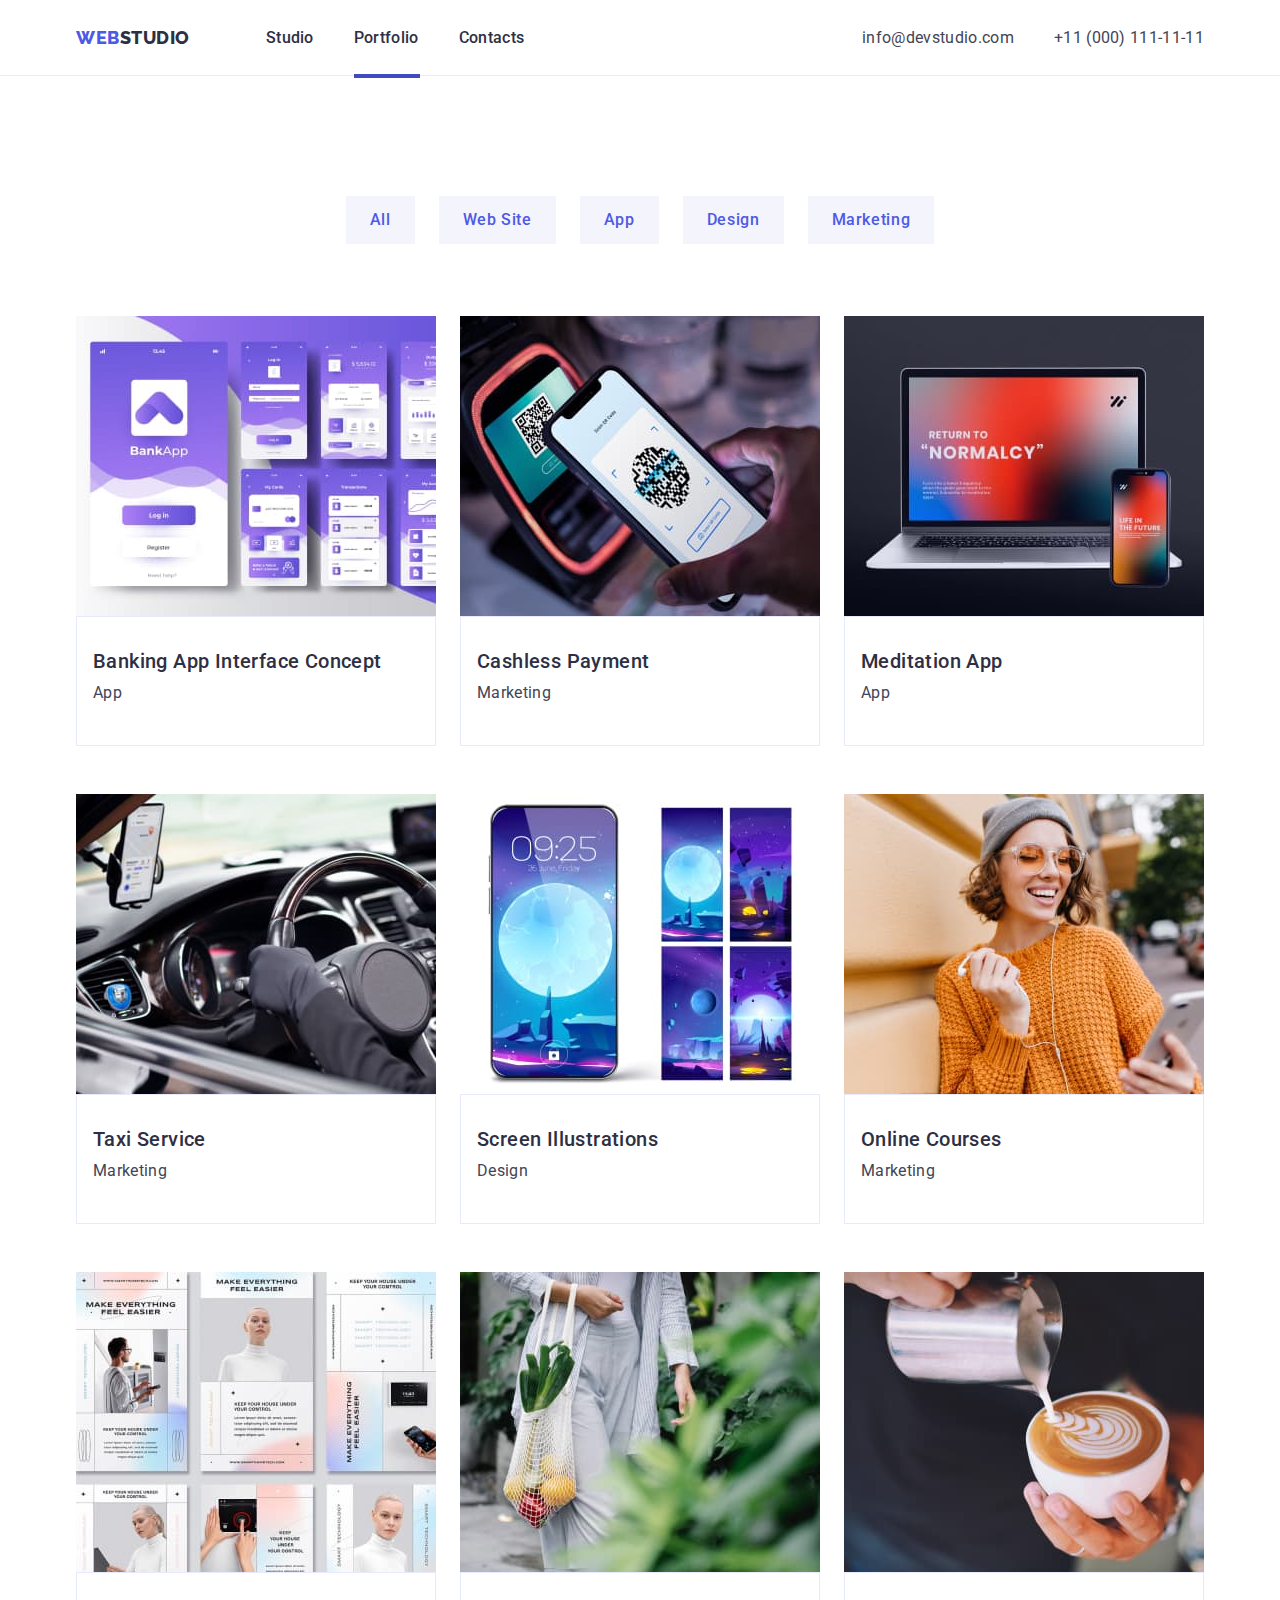
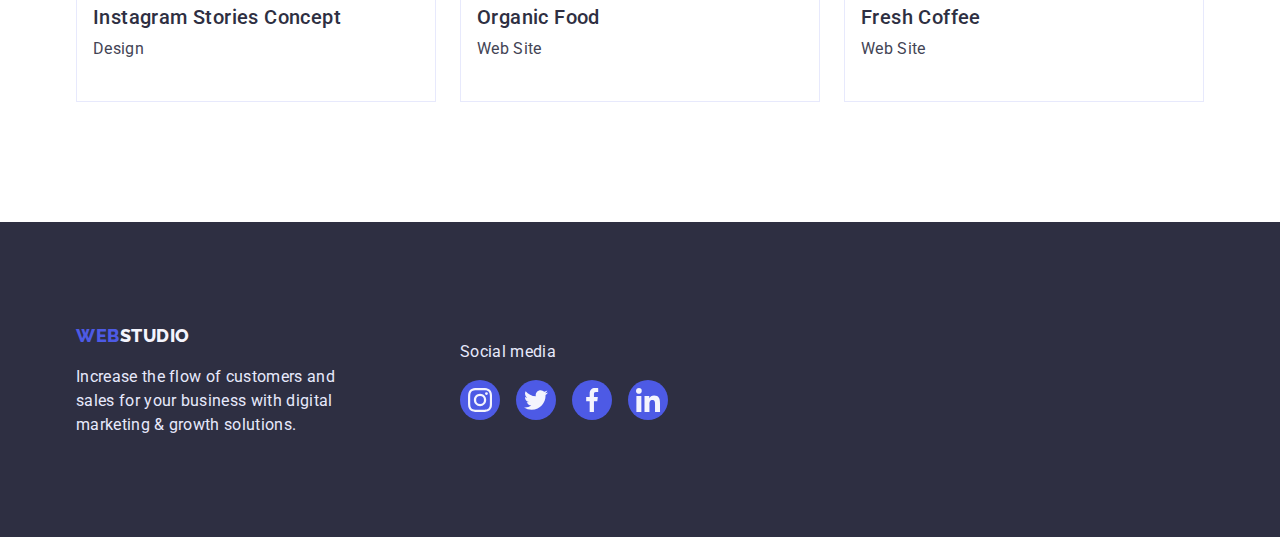
==== portfolio.html @ ba0ee015 "files" ====
<!DOCTYPE html>
<html lang="en">
  <head>
    <meta charset="UTF-8" />
    <meta http-equiv="X-UA-Compatible" content="IE=edge" />
    <meta name="viewport" content="width=device-width, initial-scale=1.0" />
    <title>Portfolio</title>
    <link rel="preconnect" href="https://fonts.googleapis.com" />
    <link rel="preconnect" href="https://fonts.gstatic.com" crossorigin />
    <link
      href="https://fonts.googleapis.com/css2?family=Raleway:wght@800&family=Roboto:wght@400;500;700&display=swap"
      rel="stylesheet"
    />
    <link
      rel="stylesheet"
      href="https://cdn.jsdelivr.net/npm/modern-normalize@1.1.0/modern-normalize.min.css"
    />
    <link rel="stylesheet" href="./css/styles.css" />
  </head>
  <body>
    <header class="page-header">
      <div class="container page-header-container">
        <nav class="page-nav">
          <a class="logo-link-header link" href="WEBSTUDIO"
            >WEB<span class="page-studio">Studio</span></a
          >
          <ul class="site-nav list">
            <li class="site-nav-item">
              <a class="site-nav-link link" href="./index.html">Studio</a>
            </li>
            <li class="site-nav-item">
              <a
                class="site-nav-portfolio link"
                href="./portfolio.html"
                >Portfolio</a
              >
            </li>
            <li class="site-nav-item">
              <a class="site-nav-link link" href="">Contacts</a>
            </li>
          </ul>
        </nav>
        <address class="menu-contacts">
          <ul class="menu-list list">
            <li class="menu-item">
              <a class="contacts link" href="info@devstudio.com"
                >info@devstudio.com</a
              >
            </li>
            <li class="menu-item-phone">
              <a class="contacts link" href="+110001111111"
                >+11 (000) 111-11-11</a
              >
            </li>
          </ul>
        </address>
      </div>
    </header>
    <main>
      <section class="portfolio section">
        <div class="container">
          <h1 hidden class="section-title">Portfolio</h1>
          <ul class="filters-btn list">
            <li>
              <button class="filter-btn-item" type="button">All</button>
            </li>
            <li>
              <button class="filter-btn-item" type="button">Web Site</button>
            </li>
            <li>
              <button class="filter-btn-item" type="button">App</button>
            </li>
            <li>
              <button class="filter-btn-item" type="button">Design</button>
            </li>
            <li>
              <button class="filter-btn-item" type="button">Marketing</button>
            </li>
          </ul>

          <ul class="cards-menu-link list">
            <li class="card-item list">
              <a class="card-link link" href="#">
                <div class="card-link-img">
                  <img
                    src="./images/img-row-up-1.jpg"
                    alt="Banking App Interface Concept"
                    width="360"
                    height="300"
                  />
                  <p class="overlay">
                    14 Stylish and User-Friendly App Design Concepts · Task
                    Manager App · Calorie Tracker App · Exotic Fruit Ecommerce
                    App · Cloud Storage App
                  </p>
                </div>
                <div class="card-list-title-text">
                  <h2 class="list-title">Banking App Interface Concept</h2>
                  <p class="list-text">App</p>
                </div>
              </a>
            </li>
            <li class="card-item list">
              <a class="card-link link" href="#">
                <div class="card-link-img">
                  <img
                    src="./images/img-row-up-2.jpg"
                    alt="Cashless Payment"
                    width="360"
                    height="300"
                  />
                  <p class="overlay">
                    14 Stylish and User-Friendly App Design Concepts · Task
                    Manager App · Calorie Tracker App · Exotic Fruit Ecommerce
                    App · Cloud Storage App
                  </p>
                </div>
                <div class="card-list-title-text">
                  <h2 class="list-title">Cashless Payment</h2>
                  <p class="list-text">Marketing</p>
                </div>
              </a>
            </li>
            <li class="card-item list">
              <a class="card-link link" href="#">
                <div class="card-link-img">
                  <img
                    src="./images/img-row-up-3.jpg"
                    alt="Meditaion App"
                    width="360"
                    height="300"
                  />
                  <p class="overlay">
                    14 Stylish and User-Friendly App Design Concepts · Task
                    Manager App · Calorie Tracker App · Exotic Fruit Ecommerce
                    App · Cloud Storage App
                  </p>
                </div>
                <div class="card-list-title-text">
                  <h2 class="list-title">Meditation App</h2>
                  <p class="list-text">App</p>
                </div>
              </a>
            </li>
            <li class="card-item list">
              <a class="card-link link" href="#">
                <div class="card-link-img">
                  <img
                    src="./images/img-row-medium-1.jpg"
                    alt="Taxi Service"
                    width="360"
                    height="300"
                  />
                  <p class="overlay">
                    14 Stylish and User-Friendly App Design Concepts · Task
                    Manager App · Calorie Tracker App · Exotic Fruit Ecommerce
                    App · Cloud Storage App
                  </p>
                </div>
                <div class="card-list-title-text">
                  <h2 class="list-title">Taxi Service</h2>
                  <p class="list-text">Marketing</p>
                </div>
              </a>
            </li>
            <li class="card-item list">
              <a class="card-link link" href="#">
                <div class="card-link-img">
                  <img
                    src="./images/img-row-medium-2.jpg"
                    alt="Screen Illustrations"
                    width="360"
                    height="300"
                  />
                  <p class="overlay">
                    14 Stylish and User-Friendly App Design Concepts · Task
                    Manager App · Calorie Tracker App · Exotic Fruit Ecommerce
                    App · Cloud Storage App
                  </p>
                </div>
                <div class="card-list-title-text">
                  <h2 class="list-title">Screen Illustrations</h2>
                  <p class="list-text">Design</p>
                </div>
              </a>
            </li>
            <li class="card-item list">
              <a class="card-link link" href="#">
                <div class="card-link-img">
                  <img
                    src="./images/img-row-medium-3.jpg"
                    alt="Online Courses"
                    width="360"
                    height="300"
                  />
                  <p class="overlay">
                    14 Stylish and User-Friendly App Design Concepts · Task
                    Manager App · Calorie Tracker App · Exotic Fruit Ecommerce
                    App · Cloud Storage App
                  </p>
                </div>
                <div class="card-list-title-text">
                  <h2 class="list-title">Online Courses</h2>
                  <p class="list-text">Marketing</p>
                </div>
              </a>
            </li>
            <li class="card-item list">
              <a class="card-link link" href="#">
                <div class="card-link-img">
                  <img
                    src="./images/img-row-down-1.jpg"
                    alt="Instagram Stories Concept"
                    width="360"
                    height="300"
                  />
                  <p class="overlay">
                    14 Stylish and User-Friendly App Design Concepts · Task
                    Manager App · Calorie Tracker App · Exotic Fruit Ecommerce
                    App · Cloud Storage App
                  </p>
                </div>
                <div class="card-list-title-text">
                  <h2 class="list-title">Instagram Stories Concept</h2>
                  <p class="list-text">Design</p>
                </div>
              </a>
            </li>
            <li class="card-item list">
              <a class="card-link link" href="#">
                <div class="card-link-img">
                  <img
                    src="./images/img-row-down-2.jpg"
                    alt="Organic Food"
                    width="360"
                    height="300"
                  />
                  <p class="overlay">
                    14 Stylish and User-Friendly App Design Concepts · Task
                    Manager App · Calorie Tracker App · Exotic Fruit Ecommerce
                    App · Cloud Storage App
                  </p>
                </div>
                <div class="card-list-title-text">
                  <h2 class="list-title">Organic Food</h2>
                  <p class="list-text">Web Site</p>
                </div>
              </a>
            </li>
            <li class="card-item list">
              <a class="card-link link" href="#">
                <div class="card-link-img">
                  <img
                    src="./images/img-row-down-3.jpg"
                    alt="Fresh Coffee"
                    width="360"
                    height="300"
                  />
                  <p class="overlay">
                    14 Stylish and User-Friendly App Design Concepts · Task
                    Manager App · Calorie Tracker App · Exotic Fruit Ecommerce
                    App · Cloud Storage App
                  </p>
                </div>
                <div class="card-list-title-text">
                  <h2 class="list-title">Fresh Coffee</h2>
                  <p class="list-text">Web Site</p>
                </div>
              </a>
            </li>
          </ul>
        </div>
      </section>
    </main>
    <footer class="page-down">
      <div class="footer-container container">
        <div class="page-down-list">
          <a class="logo-link-down link" href="WEBSTUDIO"
            >WEB<span class="studio">Studio</span></a
          >
          <p class="down-list-text">
            Increase the flow of customers and sales for your business with
            digital marketing & growth solutions.
          </p>
        </div>
        <div class="social-media">
          <p class="social-media-text">Social media</p>
          <ul class="social-media-list list">
            <li class="social-media-list-item">
              <a href="" class="social-media-list-link">
                <svg class="social-media-list-icon" width="24" height="24">
                  <use href="./images/sprite.svg#instagram"></use>
                </svg>
              </a>
            </li>
            <li class="social-media-list-item">
              <a href="" class="social-media-list-link">
                <svg class="social-media-list-icon" width="24" height="24">
                  <use href="./images/sprite.svg#twitter"></use>
                </svg>
              </a>
            </li>
            <li class="social-media-list-item">
              <a href="" class="social-media-list-link">
                <svg class="social-media-list-icon" width="24" height="24">
                  <use href="./images/sprite.svg#facebook"></use>
                </svg>
              </a>
            </li>
            <li class="social-media-list-item">
              <a href="" class="social-media-list-link">
                <svg class="social-media-list-icon" width="24" height="24">
                  <use href="./images/sprite.svg#linkedin"></use>
                </svg>
              </a>
            </li>
          </ul>
        </div>
      </div>
    </footer>
  </body>
</html>
---- css/styles.css ----
:root {
  --primary-font: "Roboto", sans-serif;
  --secondary-font: "Raleway", sans-serif;
  --accent-color: #404bbf;
  --text-color: #2e2f42;
  --background-color: #2e2f42;
  --transition-duration-and-func: 250ms cubic-bezier(0.4, 0, 0.2, 1);
}

h1,
h2,
h3,
h4,
p {
  margin: 0;
  padding: 0;
}

ul,
ol {
  margin: 0;
  padding: 0;
}

img {
  display: block;
  max-width: 100%;
  height: auto;
}

div {
  display: block;
}

.modal-btn {
  cursor: pointer;
}

.list {
  list-style: none;
}

.link {
  text-decoration: none;
}

body {
  font-family: var(--primary-font);
  color: #434455;
}

.page-header {
  border-bottom: 1px solid #E7E9FC;
}

.container {
  width: 1158px;
  margin-left: auto;
  margin-right: auto;
  padding-right: 15px;
  padding-left: 15px;
}

.page-header-container {
  align-items: center;
  justify-content: space-between;
  display: flex;
}

.page-nav {
 display: flex;
 align-items: center;
}

.site-nav {
 display: flex;
 align-items: center;
 }

.site-nav-link {
transition: color var(--transition-duration-and-func);
 }


.site-nav-studio {
display: block;
position: relative;
transition: background-color var(--transition-duration-and-func);
}

.site-nav-studio::after {
  position: absolute;
  display: block;
  content: "";
  width: 48px;
  height: 4px;
  background-color: #404BBF;
  margin-top: 24px;
 }

 .site-nav-portfolio {
  display: block;
  position: relative;
  color: currentColor;
  transition: background-color var(--transition-duration-and-func);
  }

.site-nav-portfolio::after {
  position: absolute;
  display: block;
  content: "";
  width: 66px;
  height: 4px;
  background-color: #404BBF;
  margin-top: 24px;
}

.site-nav-contacts {
  display: block;
  position: relative;
  color: currentColor;
  transition: background-color var(--transition-duration-and-func);
  }

.site-nav-contacts::after {
  position: absolute;
  display: block;
  content: "";
  width: 67px;
  height: 4px;
  background-color: #404BBF;
  margin-top: 24px;
 }

.contacts {
transition: color var(--transition-duration-and-func);
}

.site-nav-item:not(:last-child) {
 margin-right: 40px;
}

.menu-list {
 display: flex;
 align-items: center;
}

.logo-link-header {
  font-family: var(--secondary-font);
  font-weight: 800;
  font-size: 18px;
  line-height: 1.17;
  letter-spacing: 0.03em;
  align-items: center;
  text-transform: uppercase;
  margin-right: 76px;
  padding-top: 24px;
  padding-bottom: 24px;
  padding-left: 0px;
  color: #4d5ae5;
}

.web {
  font-family: var(--secondary-font);
  font-weight: 800;
  font-size: 18px;
  line-height: 1.5;
  letter-spacing: 0.03em;
  color: #4d5ae5;
}

.page-studio {
  font-family: var(--secondary-font);
  font-weight: 800;
  font-size: 18px;
  line-height: 1.5;
  letter-spacing: 0.03em;
  color: var(--text-color);
}

.site-nav .link {
  font-weight: 500;
  font-size: 16px;
  line-height: 1.5;
  letter-spacing: 0.02em;
  color: var(--text-color);
}

.site-nav .link:hover,
.site-nav .link:focus {
  color: var(--accent-color);
}

.menu-list .link {
  font-weight: 400;
  font-size: 16px;
  line-height: 1.5;
  letter-spacing: 0.02em;
  color: #434455;
}

.menu-list .link:hover,
.menu-list .link:focus {
  color: var(--accent-color);
}

.list-title {
  font-weight: 500;
  font-size: 20px;
  line-height: 1.2;
  letter-spacing: 0.02em;
  margin-bottom: 8px;
  color: var(--text-color);
}

.list-text {
  font-weight: 400;
  font-size: 16px;
  line-height: 1.5;
  letter-spacing: 0.02em;
  width: 264px;
  color: #434455;
  margin-bottom: 8px;
}

.menu-contacts {
  font-style: normal;
  margin-left: auto;
}

.menu-item-phone {
  margin-left: 40px;
}

  
.section {
  padding-top: 120px;
  padding-bottom: 120px;
   }

.hero {
 background-color:var(--background-color);
 background-image: linear-gradient(
   rgba(46, 47, 66, 0.7),
   rgba(46, 47, 66, 0.7)
   ), 
   url(../images/hero-bg.jpg);
 background-repeat: no-repeat;
 background-position: center;
 background-size: cover;
 padding-top: 188px;
 padding-bottom: 188px;
}

.hero-title {
 font-family: var(--primary-font);
 font-weight: 700;
 font-size: 56px;
 line-height: 1.07;
 text-align: center;
 letter-spacing: 0.02em;
 width: 496px;
 margin-left: auto;
 margin-right: auto;
 color: #ffffff;
}

.modal-btn {
  display: flex;
  font-family: var(--primary-font);
  font-weight: 500;
  font-size: 16px;
  line-height: 1.5;
  letter-spacing: 0.04em; 
  color: #FFFFFF;
  padding: 16px 32px;
  margin-top: 48px;
  margin-left: auto;
  margin-right: auto;
  text-align: center;
  background-color: #4D5AE5;
  box-shadow: 0px 4px 4px rgba(0, 0, 0, 0.15);
  border-radius: 4px;
  transition: background-color var(--transition-duration-and-func);
}
  
.modal-btn:hover,
.modal-btn:focus {
  color: #FFFFFF;
  background-color: var(--accent-color);
}
  
.section-feature {
 display: flex;
 flex-wrap:wrap;
 gap: 24px;
}

.section-item-link {
  display: flex;
  justify-content: center;
  align-items: center;
  width: 264x;
  height: 112px;
  background: #F4F4FD;
  border-radius: 4px;
  margin-bottom: 8px;
}
  
.section-title-products {
 font-style: normal;
 font-weight: 700;
 font-size: 36px;
 line-height: 1.11;
 letter-spacing: 0.02em;
 text-transform: capitalize;
 margin-bottom: 72px;
 color: var(--text-color);
 text-align: center;
}

.section-products-list {
 display: flex;
 flex-wrap:wrap;
 gap: 24px;
}

.employees-section {
  background-color: #F4F4FD;
}

 .section-title-team {
 font-style: normal;
 font-weight: 700;
 font-size: 36px;
 line-height: 1.11;
 letter-spacing: 0.02em;
 text-transform: capitalize;
 color:var(--text-color); 
 text-align: center;
 margin-bottom: 72px;
     }

.list-profession {
 display: flex;
 flex-wrap: wrap;
 gap: 24px;
}

.profession-item {
 width: 264px;
 border: 1px solid #ccc;
 box-shadow: 0px 1px 6px rgba(46, 47, 66, 0.08), 0px 1px 1px rgba(46, 47, 66, 0.16), 0px 2px 1px rgba(46, 47, 66, 0.08);
 border-radius: 0px 0px 4px 4px;
}

.profession-item-employees-name {
  padding-top: 32px;
  padding-bottom: 32px;
  text-align: center;
  background-color: #FFFFFF;
}

.social-list-link {
  display: flex;
  justify-content: center;
  align-items: center;
  width: 40px;
  height: 40px;
  border-radius: 50%;
  background-color: #4D5AE5;  
  transition: background-color var(--transition-duration-and-func);
 }

.social-list {
  display: flex;
  justify-content: center;
  gap: 24px;
}

.social-list-icon {
 fill: #f4f4fd;
}

.social-list-link:hover,
.social-list-link:focus {
  background-color: #404BBF;
}
  
.social-list-link {
  background-color: #4D5AE5;
}

.section-customers-title {
  font-weight: 700;
  font-size: 36px;
  line-height: 1.11;
  letter-spacing: 0.02em;
  text-transform: capitalize;
  color:var(--text-color); 
  text-align: center;
  margin-bottom: 72px;
  font-style: normal;
}

.section-customers-list {
  display: flex;
  justify-content: center;
  gap: 24px;
}

.section-customers-link {
  display: flex;
  justify-content: center;
  align-items: center;
  width: 168px;
  height: 88px;
  background: #FFFFFF;
  border-radius: 4px;
  border: 1px solid #8e8f99;
  color: #8e8f99;
  transition: сolor var(--transition-duration-and-func);
}

.section-customers-icon {
 fill: currentColor;
}
 
.section-customers-link:hover, 
.section-customers-link:focus {
  border: 1px solid #404BBF;
  color: #404BBF;
}

.footer-container {
  display: flex;
  align-items: center;
  padding-top: 100px;
  padding-bottom:100px;
}
  
.logo-link-down {
  font-family: var(--secondary-font);
  font-weight: 800;
  font-size: 18px;
  line-height: 1.17;
  letter-spacing: 0.03em;
  align-items: center;
  text-transform: uppercase;
  color: #4d5ae5;
}

.studio {
  font-family: var(--secondary-font);
  font-weight: 800;
  font-size: 18px;
  line-height: 1.5;
  letter-spacing: 0.03em;
  color: #f4f4fd;
}

.down-list-text {
  font-weight: 400;
  font-size: 16px;
  line-height: 1.5;
  letter-spacing: 0.02em;
  width: 264px;
  margin-top: 16px;
  color: #E7E9FC;
}

.footer-container {
  display: flex;
  align-items: center;
  padding-top: 100px;
  padding-bottom:100px;
}

.page-down {
  background-color: var(--background-color);
}
  
.social-media-list {
  display: flex;
  gap: 16px;
  margin-top: 16px;
}

.social-media-text {
  font-weight: 400;
  font-size: 16px;
  line-height: 1.5;
  letter-spacing: 0.02em;
  color: #E7E9FC;
}   
 
.social-media-list-icon {
  fill: #f4f4fd;
}
      
.social-media-list-link:hover,
.social-media-list-link:focus {
  background-color: #31D0AA;
}
        
.social-media-list-link {
  display: flex;
  justify-content: center;
  align-items: center;
  width: 40px;
  height: 40px;
  border-radius: 50%;
  background-color: #4D5AE5; 
  transition: background-color var(--transition-duration-and-func);
}

.social-media {
 margin-left: 120px;
}

.filters-btn {
 display: flex;
 flex-direction: row;
 align-items: center;
 margin-bottom: 72px;
 justify-content:center;
 text-align: center;
 gap: 24px;
}
      
.filter-btn-item {
  font-family: var(--primary-font);
  font-weight: 500;
  font-size: 16px;
  line-height: 1.5;
  letter-spacing: 0.04em; 
  color: #4D5AE5;
  background-color: #F4F4FD;
  padding: 12px 24px;
  cursor: pointer;
  border: none;
  transition:color background-color box-shadow var(--transition-duration-and-func);
  }

.filter-btn-item:hover,
.filter-btn-item:focus {
 color: #FFFFFF;
 background-color: var(--accent-color);
}

.filter-btn-item:hover,
.filter-btn-item:focus {
  box-shadow: 0px 3px 1px rgba(0, 0, 0, 0.1), 0px 2px 1px rgba(0, 0, 0, 0.08), 0px 2px 2px rgba(0, 0, 0, 0.12);
}

.cards-menu-link {
 display: flex;
 flex-wrap: wrap;
 column-gap: 24px;
}

.card-item:not(:nth-last-child(-n + 3)) {
 margin-bottom: 48px;
}

.card-link:hover .overlay,
.card-link:focus .overlay {
 transform: translate(0, 0);
}

.card-link {
 display: block;
}

.card-link-img {
 position: relative;
 overflow: hidden;
}

.overlay {
 position: absolute;
 left: 0;
 top: 0;
 width: 100%;
 height: 100%;
 font-family: var(--primary-font);
 font-style: normal;
 font-weight: 400;
 font-size: 16px;
 line-height: 1.5;
 letter-spacing: 0.02em;
 transform: translate(0, 100%);
 transition: transform var(--transition-duration-and-func);
 padding-top: 32px;
 padding-bottom: 164px;
 padding-left: 32px;
 padding-right: 32px;
 color: #F4F4FD;
 background-color: #4D5AE5; 
}

.card-item {
transition: box-shadow var(--transition-duration-and-func);
}

.card-item:hover {
 box-shadow: 0px 1px 6px rgba(46, 47, 66, 0.08), 0px 1px 1px rgba(46, 47, 66, 0.16), 0px 2px 1px rgba(46, 47, 66, 0.08);
 border-radius: 0px 0px 4px 4px;
}

.card-list-title-text {
 padding-top: 32px;
 padding-bottom: 32px;
 padding-left: 16px;
 border: 1px solid #E7E9FC;
}
 
.backdrop {
 position: fixed;
 top: 0;
 left: 0;
 z-index: 100;
 width: 100%;
 height: 100%;
 background-color: rgba(46, 47, 66, 0.4);
 transition: opacity var(--transition-duration-and-func), visibility var(--transition-duration-and-func);
}

.backdrop.is-hidden {
 opacity: 0;
 visibility: hidden;
 pointer-events: none;
}

.modal {
 position: absolute;
 top: 50%;
 left: 50%;
 transform: translate(-50%, -50%);
 width: 408px;
 height: 576px;
 background-color: #FCFCFC;
 border-radius: 4px;
 padding-top: 72px;
 padding-right: 24px;
 padding-bottom: 24px;
 padding-left: 24px;
}

.modal-close-btn {
  position: absolute;
  top: 24px;
  right: 24px;
  display: flex;
  justify-content: center;
  align-items: center;
  width: 24px;
  height: 24px;
  border-radius: 50%;
  padding: 0;
  background-color: #E7E9FC;
  border: 1px solid rgba(0, 0, 0, 0.1);
  transition:background-color var(--transition-duration-and-func);
}

.modal-close-btn-icon {
 fill: #2E2F42;
 transition:fill var(--transition-duration-and-func);
}

.modal-close-btn:hover,
.modal-close-btn:focus {
background-color: var(--accent-color);
}

.modal-close-btn:hover .modal-close-btn-icon,
.modal-close-btn:focus .modal-close-btn-icon {
fill: #FFFFFF;
}

.modal-form {
 display: flex;
 flex-direction: column;
}

.modal-form-input-desc {
  display: block;
  font-family: var(--primary-font-);
  font-weight: 400;
  font-size: 12px;
  line-height: 1.17;
  margin-bottom: 4px;
  color: #8E8F99;
}

.modal-form-field {
 margin-bottom: 8px;
}

.modal-form-input-wrapper {
 display: block;
 position: relative;
}

.modal-form-input-icon {
 display: block;
 position: absolute;
 top: 50%;
 left: 16px;
 transform: translateY(-50%);
 width: 18px;
 height: 18px;
 background-color: #2E2F42;
 transition: background-color var(--transition-duration-and-func);
}

.modal-form-input {
 width: 100%;
 height: 40px;
 border: 1px solid rgba(46, 47, 66, 0.4);
 border-radius: 4px;
 padding-left: 38px;
 transition: border-color var(--transition-duration-and-func);
}

.modal-form-input:focus {
 outline: none;
 border-color:  #4D5AE5;
}

.modal-form-input:focus + .modal-form-input-icon {
 background-color: #4D5AE5;
}

.modal-form-message {
 width: 100%;
 height: 120px;
 resize: none;
 padding: 10px 16px;
 border-radius: 4px;
 transition: border-color var(--transition-duration-and-func);
}

.modal-form-message:focus {
 outline: none;
 border-color: #4D5AE5;
}
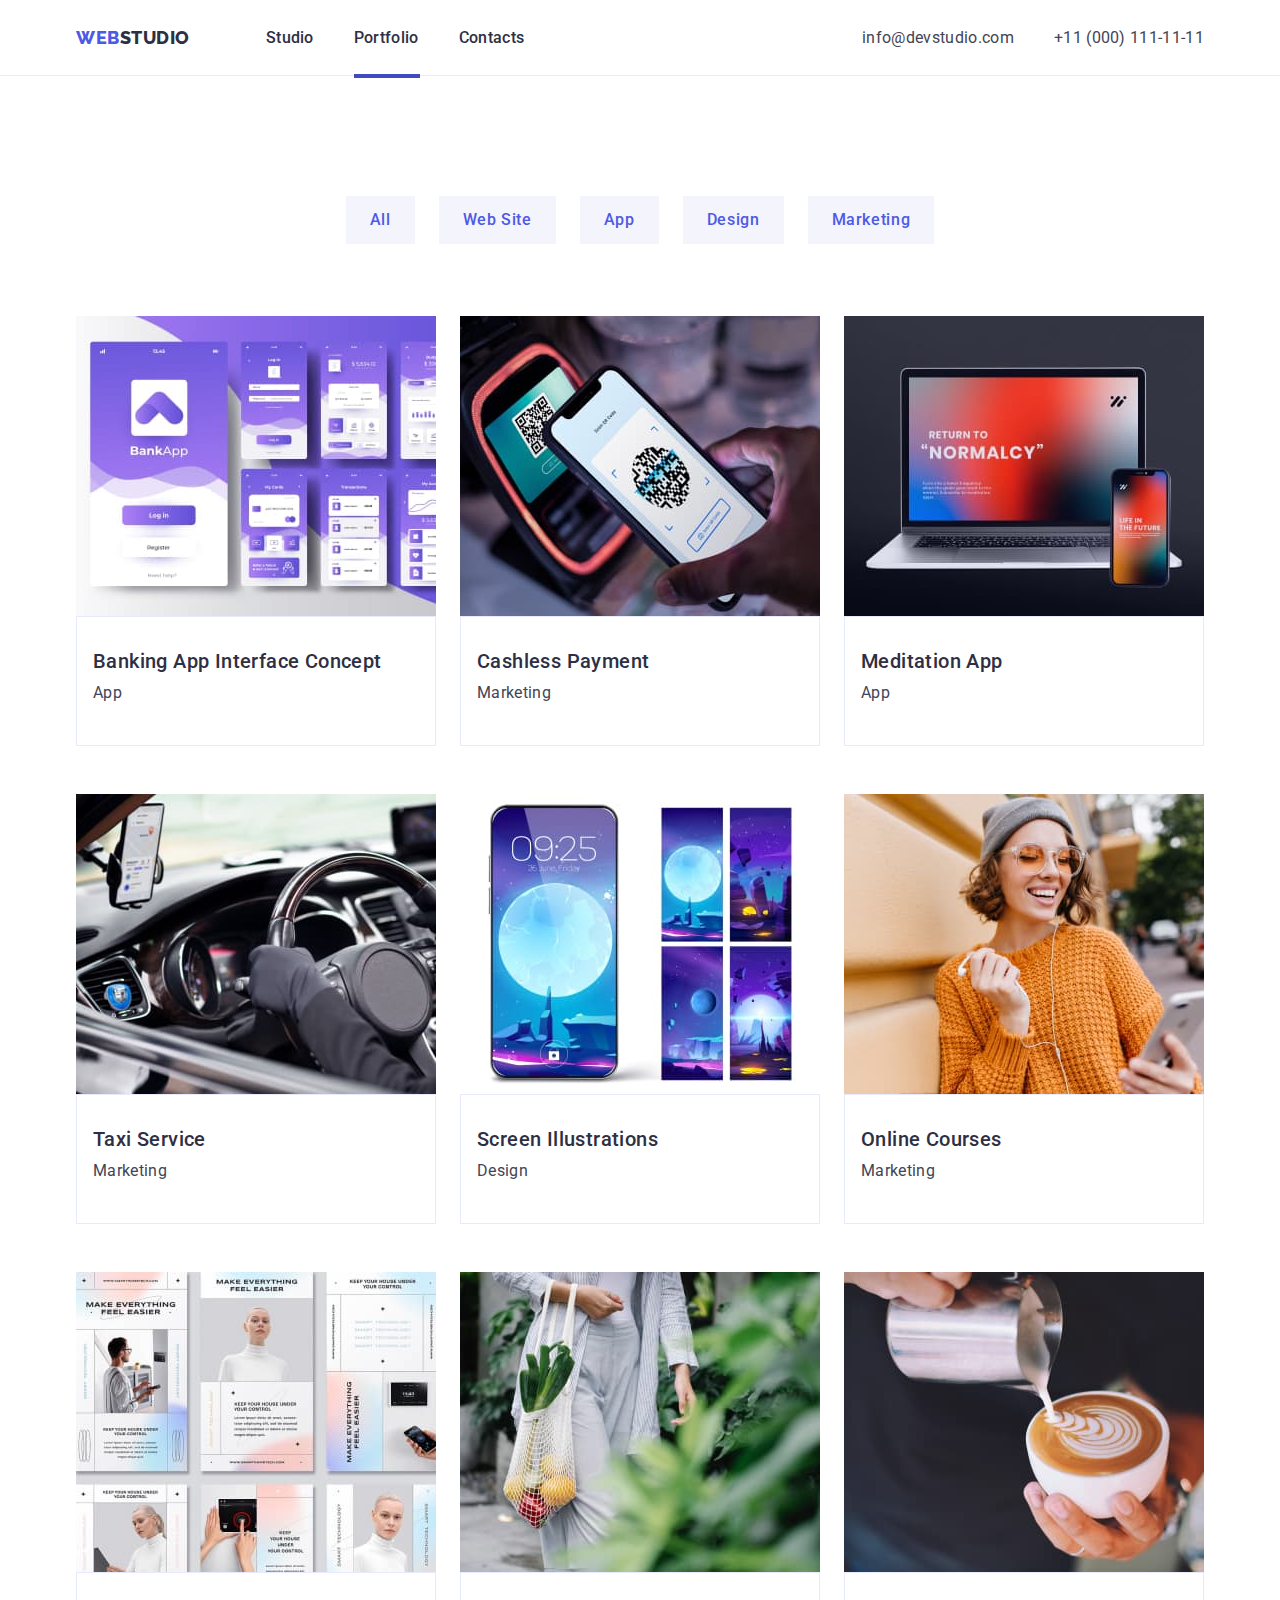
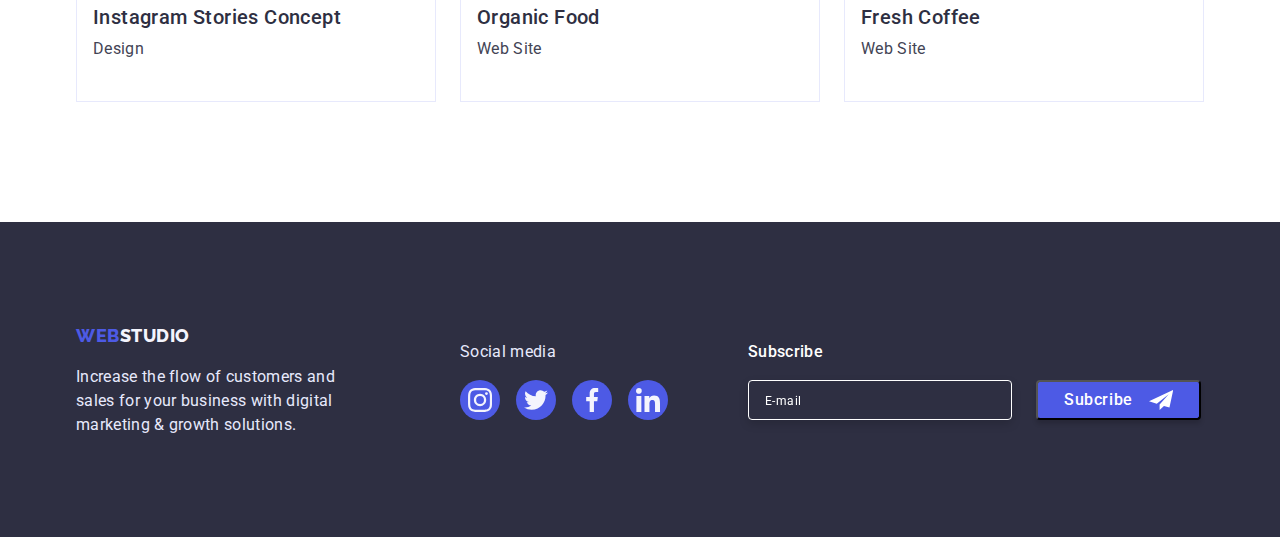
==== commit e9431129: "n" ====
--- a/portfolio.html
+++ b/portfolio.html
@@ -29,9 +29,7 @@
               <a class="site-nav-link link" href="./index.html">Studio</a>
             </li>
             <li class="site-nav-item">
-              <a
-                class="site-nav-portfolio link"
-                href="./portfolio.html"
+              <a class="site-nav-portfolio link" href="./portfolio.html"
                 >Portfolio</a
               >
             </li>
@@ -316,6 +314,26 @@
             </li>
           </ul>
         </div>
+        <div class="footer-form-wrapper">
+          <form name="footer-form">
+            <p class="footer-form-title">Subscribe</p>
+            <div class="footer-form-wrap">
+              <input
+                type="e-mail"
+                name="e-mail"
+                class="footer-form-input"
+                id="e-mail"
+                placeholder="E-mail"
+              />
+              <button type="submit" class="footer-form-submit">
+                Subcribe
+                <svg class="footer-form-submit-icon" width="24" height="24">
+                  <use href="./images/sprite-telegram.svg#telegram"></use>
+                </svg>
+              </button>
+            </div>
+          </form>
+        </div>
       </div>
     </footer>
   </body>
--- a/css/styles.css
+++ b/css/styles.css
@@ -50,7 +50,7 @@
 }
 
 .page-header {
-  border-bottom: 1px solid #E7E9FC;
+  border-bottom: 1px solid #e7e9fc;
 }
 
 .container {
@@ -68,24 +68,23 @@
 }
 
 .page-nav {
- display: flex;
- align-items: center;
+  display: flex;
+  align-items: center;
 }
 
 .site-nav {
- display: flex;
- align-items: center;
- }
+  display: flex;
+  align-items: center;
+}
 
 .site-nav-link {
-transition: color var(--transition-duration-and-func);
- }
-
+  transition: color var(--transition-duration-and-func);
+}
 
 .site-nav-studio {
-display: block;
-position: relative;
-transition: background-color var(--transition-duration-and-func);
+  display: block;
+  position: relative;
+  transition: background-color var(--transition-duration-and-func);
 }
 
 .site-nav-studio::after {
@@ -94,16 +93,16 @@
   content: "";
   width: 48px;
   height: 4px;
-  background-color: #404BBF;
+  background-color: #404bbf;
   margin-top: 24px;
- }
-
- .site-nav-portfolio {
+}
+
+.site-nav-portfolio {
   display: block;
   position: relative;
   color: currentColor;
   transition: background-color var(--transition-duration-and-func);
-  }
+}
 
 .site-nav-portfolio::after {
   position: absolute;
@@ -111,7 +110,7 @@
   content: "";
   width: 66px;
   height: 4px;
-  background-color: #404BBF;
+  background-color: #404bbf;
   margin-top: 24px;
 }
 
@@ -120,7 +119,7 @@
   position: relative;
   color: currentColor;
   transition: background-color var(--transition-duration-and-func);
-  }
+}
 
 .site-nav-contacts::after {
   position: absolute;
@@ -128,21 +127,21 @@
   content: "";
   width: 67px;
   height: 4px;
-  background-color: #404BBF;
+  background-color: #404bbf;
   margin-top: 24px;
- }
+}
 
 .contacts {
-transition: color var(--transition-duration-and-func);
+  transition: color var(--transition-duration-and-func);
 }
 
 .site-nav-item:not(:last-child) {
- margin-right: 40px;
+  margin-right: 40px;
 }
 
 .menu-list {
- display: flex;
- align-items: center;
+  display: flex;
+  align-items: center;
 }
 
 .logo-link-header {
@@ -232,37 +231,36 @@
   margin-left: 40px;
 }
 
-  
 .section {
   padding-top: 120px;
   padding-bottom: 120px;
-   }
+}
 
 .hero {
- background-color:var(--background-color);
- background-image: linear-gradient(
-   rgba(46, 47, 66, 0.7),
-   rgba(46, 47, 66, 0.7)
-   ), 
-   url(../images/hero-bg.jpg);
- background-repeat: no-repeat;
- background-position: center;
- background-size: cover;
- padding-top: 188px;
- padding-bottom: 188px;
+  background-color: var(--background-color);
+  background-image: linear-gradient(
+      rgba(46, 47, 66, 0.7),
+      rgba(46, 47, 66, 0.7)
+    ),
+    url(../images/hero-bg.jpg);
+  background-repeat: no-repeat;
+  background-position: center;
+  background-size: cover;
+  padding-top: 188px;
+  padding-bottom: 188px;
 }
 
 .hero-title {
- font-family: var(--primary-font);
- font-weight: 700;
- font-size: 56px;
- line-height: 1.07;
- text-align: center;
- letter-spacing: 0.02em;
- width: 496px;
- margin-left: auto;
- margin-right: auto;
- color: #ffffff;
+  font-family: var(--primary-font);
+  font-weight: 700;
+  font-size: 56px;
+  line-height: 1.07;
+  text-align: center;
+  letter-spacing: 0.02em;
+  width: 496px;
+  margin-left: auto;
+  margin-right: auto;
+  color: #ffffff;
 }
 
 .modal-btn {
@@ -271,29 +269,29 @@
   font-weight: 500;
   font-size: 16px;
   line-height: 1.5;
-  letter-spacing: 0.04em; 
-  color: #FFFFFF;
+  letter-spacing: 0.04em;
+  color: #ffffff;
   padding: 16px 32px;
   margin-top: 48px;
   margin-left: auto;
   margin-right: auto;
   text-align: center;
-  background-color: #4D5AE5;
+  background-color: #4d5ae5;
   box-shadow: 0px 4px 4px rgba(0, 0, 0, 0.15);
   border-radius: 4px;
   transition: background-color var(--transition-duration-and-func);
 }
-  
+
 .modal-btn:hover,
 .modal-btn:focus {
-  color: #FFFFFF;
+  color: #ffffff;
   background-color: var(--accent-color);
 }
-  
+
 .section-feature {
- display: flex;
- flex-wrap:wrap;
- gap: 24px;
+  display: flex;
+  flex-wrap: wrap;
+  gap: 24px;
 }
 
 .section-item-link {
@@ -302,63 +300,64 @@
   align-items: center;
   width: 264x;
   height: 112px;
-  background: #F4F4FD;
+  background: #f4f4fd;
   border-radius: 4px;
   margin-bottom: 8px;
 }
-  
+
 .section-title-products {
- font-style: normal;
- font-weight: 700;
- font-size: 36px;
- line-height: 1.11;
- letter-spacing: 0.02em;
- text-transform: capitalize;
- margin-bottom: 72px;
- color: var(--text-color);
- text-align: center;
+  font-style: normal;
+  font-weight: 700;
+  font-size: 36px;
+  line-height: 1.11;
+  letter-spacing: 0.02em;
+  text-transform: capitalize;
+  margin-bottom: 72px;
+  color: var(--text-color);
+  text-align: center;
 }
 
 .section-products-list {
- display: flex;
- flex-wrap:wrap;
- gap: 24px;
+  display: flex;
+  flex-wrap: wrap;
+  gap: 24px;
 }
 
 .employees-section {
-  background-color: #F4F4FD;
-}
-
- .section-title-team {
- font-style: normal;
- font-weight: 700;
- font-size: 36px;
- line-height: 1.11;
- letter-spacing: 0.02em;
- text-transform: capitalize;
- color:var(--text-color); 
- text-align: center;
- margin-bottom: 72px;
-     }
+  background-color: #f4f4fd;
+}
+
+.section-title-team {
+  font-style: normal;
+  font-weight: 700;
+  font-size: 36px;
+  line-height: 1.11;
+  letter-spacing: 0.02em;
+  text-transform: capitalize;
+  color: var(--text-color);
+  text-align: center;
+  margin-bottom: 72px;
+}
 
 .list-profession {
- display: flex;
- flex-wrap: wrap;
- gap: 24px;
+  display: flex;
+  flex-wrap: wrap;
+  gap: 24px;
 }
 
 .profession-item {
- width: 264px;
- border: 1px solid #ccc;
- box-shadow: 0px 1px 6px rgba(46, 47, 66, 0.08), 0px 1px 1px rgba(46, 47, 66, 0.16), 0px 2px 1px rgba(46, 47, 66, 0.08);
- border-radius: 0px 0px 4px 4px;
+  width: 264px;
+  border: 1px solid #ccc;
+  box-shadow: 0px 1px 6px rgba(46, 47, 66, 0.08),
+    0px 1px 1px rgba(46, 47, 66, 0.16), 0px 2px 1px rgba(46, 47, 66, 0.08);
+  border-radius: 0px 0px 4px 4px;
 }
 
 .profession-item-employees-name {
   padding-top: 32px;
   padding-bottom: 32px;
   text-align: center;
-  background-color: #FFFFFF;
+  background-color: #ffffff;
 }
 
 .social-list-link {
@@ -368,9 +367,9 @@
   width: 40px;
   height: 40px;
   border-radius: 50%;
-  background-color: #4D5AE5;  
+  background-color: #4d5ae5;
   transition: background-color var(--transition-duration-and-func);
- }
+}
 
 .social-list {
   display: flex;
@@ -379,16 +378,16 @@
 }
 
 .social-list-icon {
- fill: #f4f4fd;
+  fill: #f4f4fd;
 }
 
 .social-list-link:hover,
 .social-list-link:focus {
-  background-color: #404BBF;
-}
-  
+  background-color: #404bbf;
+}
+
 .social-list-link {
-  background-color: #4D5AE5;
+  background-color: #4d5ae5;
 }
 
 .section-customers-title {
@@ -397,7 +396,7 @@
   line-height: 1.11;
   letter-spacing: 0.02em;
   text-transform: capitalize;
-  color:var(--text-color); 
+  color: var(--text-color);
   text-align: center;
   margin-bottom: 72px;
   font-style: normal;
@@ -415,7 +414,7 @@
   align-items: center;
   width: 168px;
   height: 88px;
-  background: #FFFFFF;
+  background: #ffffff;
   border-radius: 4px;
   border: 1px solid #8e8f99;
   color: #8e8f99;
@@ -423,22 +422,22 @@
 }
 
 .section-customers-icon {
- fill: currentColor;
-}
- 
-.section-customers-link:hover, 
+  fill: currentColor;
+}
+
+.section-customers-link:hover,
 .section-customers-link:focus {
-  border: 1px solid #404BBF;
-  color: #404BBF;
+  border: 1px solid #404bbf;
+  color: #404bbf;
 }
 
 .footer-container {
   display: flex;
   align-items: center;
   padding-top: 100px;
-  padding-bottom:100px;
-}
-  
+  padding-bottom: 100px;
+}
+
 .logo-link-down {
   font-family: var(--secondary-font);
   font-weight: 800;
@@ -466,20 +465,17 @@
   letter-spacing: 0.02em;
   width: 264px;
   margin-top: 16px;
-  color: #E7E9FC;
-}
-
-.footer-container {
-  display: flex;
-  align-items: center;
-  padding-top: 100px;
-  padding-bottom:100px;
+  color: #e7e9fc;
 }
 
 .page-down {
   background-color: var(--background-color);
 }
-  
+
+.social-media {
+  margin-left: 120px;
+}
+
 .social-media-list {
   display: flex;
   gap: 16px;
@@ -491,18 +487,18 @@
   font-size: 16px;
   line-height: 1.5;
   letter-spacing: 0.02em;
-  color: #E7E9FC;
-}   
- 
+  color: #e7e9fc;
+}
+
 .social-media-list-icon {
   fill: #f4f4fd;
 }
-      
+
 .social-media-list-link:hover,
 .social-media-list-link:focus {
-  background-color: #31D0AA;
-}
-        
+  background-color: #31d0aa;
+}
+
 .social-media-list-link {
   display: flex;
   justify-content: center;
@@ -510,141 +506,141 @@
   width: 40px;
   height: 40px;
   border-radius: 50%;
-  background-color: #4D5AE5; 
+  background-color: #4d5ae5;
   transition: background-color var(--transition-duration-and-func);
 }
 
-.social-media {
- margin-left: 120px;
-}
-
 .filters-btn {
- display: flex;
- flex-direction: row;
- align-items: center;
- margin-bottom: 72px;
- justify-content:center;
- text-align: center;
- gap: 24px;
-}
-      
+  display: flex;
+  flex-direction: row;
+  align-items: center;
+  margin-bottom: 72px;
+  justify-content: center;
+  text-align: center;
+  gap: 24px;
+}
+
 .filter-btn-item {
   font-family: var(--primary-font);
   font-weight: 500;
   font-size: 16px;
   line-height: 1.5;
-  letter-spacing: 0.04em; 
-  color: #4D5AE5;
-  background-color: #F4F4FD;
+  letter-spacing: 0.04em;
+  color: #4d5ae5;
+  background-color: #f4f4fd;
   padding: 12px 24px;
   cursor: pointer;
   border: none;
-  transition:color background-color box-shadow var(--transition-duration-and-func);
-  }
+  transition: color background-color box-shadow
+    var(--transition-duration-and-func);
+}
 
 .filter-btn-item:hover,
 .filter-btn-item:focus {
- color: #FFFFFF;
- background-color: var(--accent-color);
+  color: #ffffff;
+  background-color: var(--accent-color);
 }
 
 .filter-btn-item:hover,
 .filter-btn-item:focus {
-  box-shadow: 0px 3px 1px rgba(0, 0, 0, 0.1), 0px 2px 1px rgba(0, 0, 0, 0.08), 0px 2px 2px rgba(0, 0, 0, 0.12);
+  box-shadow: 0px 3px 1px rgba(0, 0, 0, 0.1), 0px 2px 1px rgba(0, 0, 0, 0.08),
+    0px 2px 2px rgba(0, 0, 0, 0.12);
 }
 
 .cards-menu-link {
- display: flex;
- flex-wrap: wrap;
- column-gap: 24px;
+  display: flex;
+  flex-wrap: wrap;
+  column-gap: 24px;
 }
 
 .card-item:not(:nth-last-child(-n + 3)) {
- margin-bottom: 48px;
+  margin-bottom: 48px;
 }
 
 .card-link:hover .overlay,
 .card-link:focus .overlay {
- transform: translate(0, 0);
+  transform: translate(0, 0);
 }
 
 .card-link {
- display: block;
+  display: block;
 }
 
 .card-link-img {
- position: relative;
- overflow: hidden;
+  position: relative;
+  overflow: hidden;
 }
 
 .overlay {
- position: absolute;
- left: 0;
- top: 0;
- width: 100%;
- height: 100%;
- font-family: var(--primary-font);
- font-style: normal;
- font-weight: 400;
- font-size: 16px;
- line-height: 1.5;
- letter-spacing: 0.02em;
- transform: translate(0, 100%);
- transition: transform var(--transition-duration-and-func);
- padding-top: 32px;
- padding-bottom: 164px;
- padding-left: 32px;
- padding-right: 32px;
- color: #F4F4FD;
- background-color: #4D5AE5; 
+  position: absolute;
+  left: 0;
+  top: 0;
+  width: 100%;
+  height: 100%;
+  font-family: var(--primary-font);
+  font-style: normal;
+  font-weight: 400;
+  font-size: 16px;
+  line-height: 1.5;
+  letter-spacing: 0.02em;
+  transform: translate(0, 100%);
+  transition: transform var(--transition-duration-and-func);
+  padding-top: 32px;
+  padding-bottom: 164px;
+  padding-left: 32px;
+  padding-right: 32px;
+  color: #f4f4fd;
+  background-color: #4d5ae5;
 }
 
 .card-item {
-transition: box-shadow var(--transition-duration-and-func);
+  transition: box-shadow var(--transition-duration-and-func);
 }
 
 .card-item:hover {
- box-shadow: 0px 1px 6px rgba(46, 47, 66, 0.08), 0px 1px 1px rgba(46, 47, 66, 0.16), 0px 2px 1px rgba(46, 47, 66, 0.08);
- border-radius: 0px 0px 4px 4px;
+  box-shadow: 0px 1px 6px rgba(46, 47, 66, 0.08),
+    0px 1px 1px rgba(46, 47, 66, 0.16), 0px 2px 1px rgba(46, 47, 66, 0.08);
+  border-radius: 0px 0px 4px 4px;
 }
 
 .card-list-title-text {
- padding-top: 32px;
- padding-bottom: 32px;
- padding-left: 16px;
- border: 1px solid #E7E9FC;
-}
- 
+  padding-top: 32px;
+  padding-bottom: 32px;
+  padding-left: 16px;
+  border: 1px solid #e7e9fc;
+}
+
 .backdrop {
- position: fixed;
- top: 0;
- left: 0;
- z-index: 100;
- width: 100%;
- height: 100%;
- background-color: rgba(46, 47, 66, 0.4);
- transition: opacity var(--transition-duration-and-func), visibility var(--transition-duration-and-func);
+  position: fixed;
+  top: 0;
+  left: 0;
+  z-index: 100;
+  width: 100%;
+  height: 100%;
+  background-color: rgba(46, 47, 66, 0.4);
+  transition: opacity var(--transition-duration-and-func),
+    visibility var(--transition-duration-and-func);
 }
 
 .backdrop.is-hidden {
- opacity: 0;
- visibility: hidden;
- pointer-events: none;
+  opacity: 0;
+  visibility: hidden;
+  pointer-events: none;
 }
 
 .modal {
- position: absolute;
- top: 50%;
- left: 50%;
- transform: translate(-50%, -50%);
- width: 408px;
- height: 576px;
- background-color: #FCFCFC;
- border-radius: 4px;
- padding-top: 72px;
- padding-right: 24px;
- padding-bottom: 24px;
- padding-left: 24px;
+  position: absolute;
+  top: 50%;
+  left: 50%;
+  transform: translate(-50%, -50%);
+  width: 408px;
+  height: 576px;
+  background-color: #fcfcfc;
+  border-radius: 4px;
+  padding-top: 72px;
+  padding-right: 24px;
+  padding-bottom: 24px;
+  padding-left: 24px;
 }
 
 .modal-close-btn {
@@ -658,29 +654,42 @@
   height: 24px;
   border-radius: 50%;
   padding: 0;
-  background-color: #E7E9FC;
+  background-color: #e7e9fc;
   border: 1px solid rgba(0, 0, 0, 0.1);
-  transition:background-color var(--transition-duration-and-func);
+  transition: background-color var(--transition-duration-and-func);
 }
 
 .modal-close-btn-icon {
- fill: #2E2F42;
- transition:fill var(--transition-duration-and-func);
+  fill: #2e2f42;
+  transition: fill var(--transition-duration-and-func);
 }
 
 .modal-close-btn:hover,
 .modal-close-btn:focus {
-background-color: var(--accent-color);
+  background-color: var(--accent-color);
 }
 
 .modal-close-btn:hover .modal-close-btn-icon,
 .modal-close-btn:focus .modal-close-btn-icon {
-fill: #FFFFFF;
+  fill: #ffffff;
 }
 
 .modal-form {
- display: flex;
- flex-direction: column;
+  display: flex;
+  flex-direction: column;
+}
+
+.modal-form-title {
+  min-width: 360px;
+  height: 24px;
+  font-family: var(--primary-font-);
+  font-style: normal;
+  font-weight: 500;
+  font-size: 16px;
+  line-height: 1, 5;
+  text-align: center;
+  letter-spacing: 0.02em;
+  color: #2e2f42;
 }
 
 .modal-form-input-desc {
@@ -690,58 +699,243 @@
   font-size: 12px;
   line-height: 1.17;
   margin-bottom: 4px;
-  color: #8E8F99;
+  color: #8e8f99;
 }
 
 .modal-form-field {
- margin-bottom: 8px;
+  margin-bottom: 8px;
 }
 
 .modal-form-input-wrapper {
- display: block;
- position: relative;
+  display: block;
+  position: relative;
 }
 
 .modal-form-input-icon {
- display: block;
- position: absolute;
- top: 50%;
- left: 16px;
- transform: translateY(-50%);
- width: 18px;
- height: 18px;
- background-color: #2E2F42;
- transition: background-color var(--transition-duration-and-func);
+  display: block;
+  position: absolute;
+  top: 50%;
+  left: 16px;
+  transform: translateY(-50%);
+  width: 18px;
+  height: 18px;
+  fill: #2e2f42;
+  transition: fill var(--transition-duration-and-func);
 }
 
 .modal-form-input {
- width: 100%;
- height: 40px;
- border: 1px solid rgba(46, 47, 66, 0.4);
- border-radius: 4px;
- padding-left: 38px;
- transition: border-color var(--transition-duration-and-func);
+  width: 100%;
+  height: 40px;
+  border: 1px solid rgba(46, 47, 66, 0.4);
+  border-radius: 4px;
+  padding-left: 38px;
+  transition: border-color var(--transition-duration-and-func);
 }
 
 .modal-form-input:focus {
- outline: none;
- border-color:  #4D5AE5;
+  outline: none;
+  border-color: #4d5ae5;
 }
 
 .modal-form-input:focus + .modal-form-input-icon {
- background-color: #4D5AE5;
+  fill: #4d5ae5;
 }
 
 .modal-form-message {
- width: 100%;
- height: 120px;
- resize: none;
- padding: 10px 16px;
- border-radius: 4px;
- transition: border-color var(--transition-duration-and-func);
+  width: 100%;
+  height: 120px;
+  resize: none;
+  padding: 8px 16px;
+  border-radius: 4px;
+  transition: border-color var(--transition-duration-and-func);
+}
+
+.modal-form-message::placeholder {
+  font-family: var(--primary-font-);
+  font-style: normal;
+  font-weight: 400;
+  font-size: 12px;
+  line-height: 1.17px;
+  letter-spacing: 0.04em;
+  color: rgba(46, 47, 66, 0.4);
+  padding-top: 8px;
 }
 
 .modal-form-message:focus {
- outline: none;
- border-color: #4D5AE5;
-}+  outline: none;
+  border-color: #4d5ae5;
+}
+
+.modal-form-check-desk {
+  display: flex;
+  align-items: center;
+  font-family: var(--primary-font-);
+  font-weight: 400;
+  font-size: 12px;
+  line-height: 1.17;
+  margin-top: 16px;
+  margin-bottom: 24px;
+  color: #8e8f99;
+}
+.modal-form-input:focus {
+  outline: none;
+  border-color: #4d5ae5;
+}
+
+.modal-form-input:focus + .modal-form-input-icon {
+  fill: #4d5ae5;
+}
+
+.modal-form-check {
+  width: 16px;
+  height: 16px;
+  border: 2px solid rgba(46, 47, 66, 0.4);
+  border-radius: 2px;
+  content: "";
+  cursor: pointer;
+  margin-right: 8px;
+}
+
+.modal-form-fake-checkbox {
+  display: block;
+  width: 16px;
+  height: 16px;
+  border: 2px solid rgba(46, 47, 66, 0.4);
+  border-radius: 2px;
+  content: "";
+  cursor: pointer;
+  margin-right: 8px;
+  opacity: 0.1;
+}
+
+.modal-form-check:checked + .modal-form-fake-checkbox {
+  background-color: #404bbf;
+  fill: #ffffff;
+  opacity: 1;
+}
+
+.visually-hidden {
+  position: absolute;
+  width: 1px;
+  height: 1px;
+  margin: -1px;
+  padding: 0;
+  overflow: hidden;
+  clip: rect(0, 0, 0, 0);
+  border: 0;
+}
+
+.modal-form-submit {
+  align-items: center;
+  text-align: center;
+  min-width: 169px;
+  height: 56px;
+  font-family: var(--primary-font);
+  font-weight: 500;
+  font-size: 16px;
+  line-height: 1.5;
+  letter-spacing: 0.04em;
+  color: #ffffff;
+  padding: 16px 32px;
+  margin-bottom: 24px;
+  margin-left: auto;
+  margin-right: auto;
+  text-align: center;
+  background-color: #4d5ae5;
+  box-shadow: 0px 4px 4px rgba(0, 0, 0, 0.15);
+  border-radius: 4px;
+  transition: background-color var(--transition-duration-and-func);
+}
+
+.modal-form-submit:hover,
+.modal-form-submit:focus {
+  color: #ffffff;
+  background-color: var(--accent-color);
+}
+
+.footer-form-wrap {
+  display: flex;
+  flex-direction: row;
+  justify-content: center;
+  align-items: center;
+  margin-left: 80px;
+}
+
+.footer-form-title {
+  min-width: 75px;
+  height: 24px;
+  font-family: var(--primary-font-);
+  font-style: normal;
+  font-weight: 500;
+  font-size: 16px;
+  line-height: 1.5;
+  letter-spacing: 0.02em;
+  margin-bottom: 16px;
+  color: #ffffff;
+  margin-left: 80px;
+}
+
+.footer-form-input {
+  width: 264px;
+  height: 40px;
+  resize: none;
+  padding: 8px 16px;
+  border-radius: 4px;
+  transition: border-color var(--transition-duration-and-func);
+  border: 1px solid #ffffff;
+  filter: drop-shadow(0px 4px 4px rgba(0, 0, 0, 0.15));
+  background-color: #2e2f42;
+}
+
+.footer-form-input::placeholder {
+  font-family: var(--primary-font-);
+  font-style: normal;
+  font-weight: 400;
+  font-size: 12px;
+  line-height: 1.17px;
+  letter-spacing: 0.04em;
+  color: #ffffff;
+  padding-top: 8px;
+}
+
+.footer-form-input:focus {
+  outline: none;
+  border-color: #4d5ae5;
+}
+
+.footer-form-submit {
+  display: flex;
+  justify-content: center;
+  align-items: center;
+  width: 165px;
+  height: 40px;
+  font-family: var(--primary-font);
+  font-weight: 500;
+  font-size: 16px;
+  line-height: 1.5;
+  letter-spacing: 0.04em;
+  padding: 8px 24px;
+  gap: 16px;
+  margin-left: 24px;
+  background-color: #4d5ae5;
+  color: #ffffff;
+  box-shadow: 0px 4px 4px rgba(0, 0, 0, 0.15);
+  border-radius: 4px;
+  transition: background-color var(--transition-duration-and-func);
+}
+
+.footer-form-submit:hover,
+.footer-form-submit:focus {
+  color: #ffffff;
+  background-color: var(--accent-color);
+}
+
+.footer-form-submit-icon {
+  display: block;
+  top: 50%;
+  left: 50px;
+  width: 24px;
+  height: 24px;
+  fill: #ffffff;
+  transition: fill var(--transition-duration-and-func);
+}
